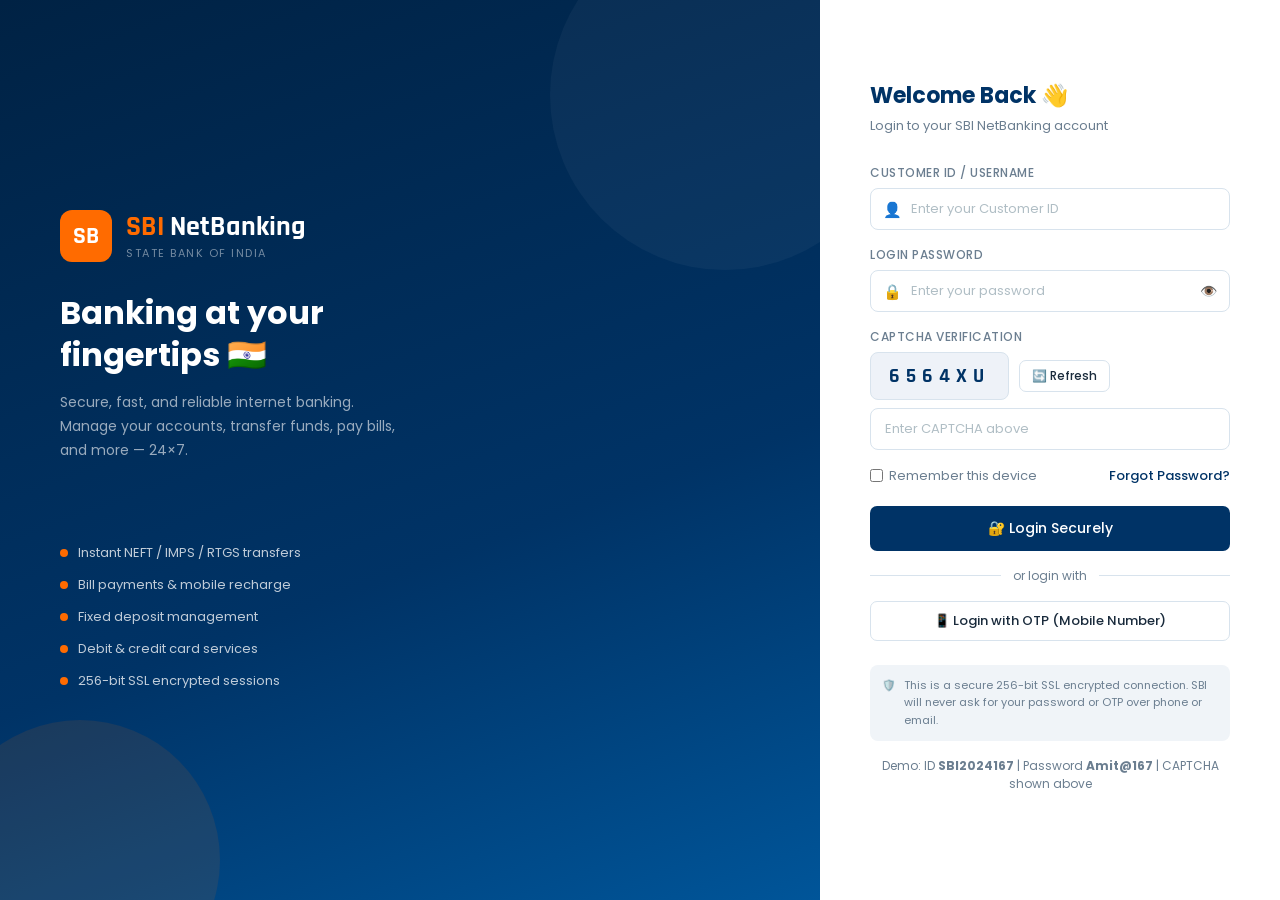
==== bills.html @ fee8ed16 "internet-banking-" ====
<!DOCTYPE html>
<html lang="en">
<head>
  <meta charset="UTF-8"/>
  <meta name="viewport" content="width=device-width, initial-scale=1.0"/>
  <title>Bill Payments – SBI NetBanking</title>
  <link rel="stylesheet" href="style.css"/>
</head>
<body>
<div class="app-layout">
  <aside class="sidebar" id="sidebar">
    <div class="sidebar-logo">
      <div class="logo-icon">SB</div>
      <div><div class="logo-text"><span>SBI</span> Net</div><div class="logo-sub">INTERNET BANKING</div></div>
    </div>
    <nav class="sidebar-nav">
      <div class="nav-section-label">Main</div>
      <a href="dashboard.html" class="nav-item"><span class="nav-icon">🏠</span> Dashboard</a>
      <a href="transactions.html" class="nav-item"><span class="nav-icon">📋</span> Transactions</a>
      <div class="nav-section-label">Banking</div>
      <a href="transfer.html" class="nav-item"><span class="nav-icon">💸</span> Fund Transfer</a>
      <a href="bills.html" class="nav-item active"><span class="nav-icon">🧾</span> Bill Payments</a>
      <a href="cards.html" class="nav-item"><span class="nav-icon">💳</span> Card Services</a>
      <a href="deposits.html" class="nav-item"><span class="nav-icon">🏦</span> FD & Deposits</a>
      <div class="nav-section-label">Account</div>
      <a href="profile.html" class="nav-item"><span class="nav-icon">👤</span> Profile & Settings</a>
    </nav>
    <div class="sidebar-footer">
      <div class="sidebar-user"><div class="user-avatar">AM</div>
        <div class="user-info"><div class="user-name">Amit Maurya</div><div class="user-id">SBI2024167</div></div>
      </div>
      <button class="btn-logout" onclick="logout()">🚪 Logout</button>
    </div>
  </aside>

  <div class="main-content">
    <header class="topbar">
      <div class="topbar-left">
        <button class="menu-toggle" onclick="document.getElementById('sidebar').classList.toggle('open')">☰</button>
        <div><div class="topbar-title">Bill Payments</div><div class="topbar-subtitle">Pay utilities, recharge & more</div></div>
      </div>
    </header>

    <div class="page-content">

      <!-- SERVICE CATEGORIES -->
      <div class="card section-gap">
        <div class="card-header"><h3>🗂️ Select Service</h3></div>
        <div class="card-body">
          <div style="display:grid;grid-template-columns:repeat(auto-fill,minmax(110px,1fr));gap:14px">
            <div class="quick-action" onclick="selectService('electricity','Electricity Bill','Consumer No.','BSES, TATA Power, MSEDCL')">
              <div class="qa-icon" style="background:#FEF6E6">⚡</div>
              <div class="qa-label">Electricity</div>
            </div>
            <div class="quick-action" onclick="selectService('mobile','Mobile Recharge','Mobile Number','Airtel, Jio, Vi, BSNL')">
              <div class="qa-icon" style="background:#E8F5EE">📱</div>
              <div class="qa-label">Mobile</div>
            </div>
            <div class="quick-action" onclick="selectService('dth','DTH Recharge','Subscriber ID','Tata Sky, Dish TV, Sun Direct')">
              <div class="qa-icon" style="background:#E3F0FC">📺</div>
              <div class="qa-label">DTH</div>
            </div>
            <div class="quick-action" onclick="selectService('gas','Gas Bill','BP Number','Indane, HP, Bharat Gas')">
              <div class="qa-icon" style="background:#FCECEA">🔥</div>
              <div class="qa-label">Gas</div>
            </div>
            <div class="quick-action" onclick="selectService('broadband','Broadband Bill','Account ID','BSNL, Airtel, ACT')">
              <div class="qa-icon" style="background:#EEF2F8">🌐</div>
              <div class="qa-label">Broadband</div>
            </div>
            <div class="quick-action" onclick="selectService('water','Water Bill','Consumer No.','Delhi Jal Board')">
              <div class="qa-icon" style="background:#E3F0FC">💧</div>
              <div class="qa-label">Water</div>
            </div>
            <div class="quick-action" onclick="selectService('insurance','Insurance Premium','Policy No.','LIC, SBI Life, ICICI')">
              <div class="qa-icon" style="background:#E8EFF7">🛡️</div>
              <div class="qa-label">Insurance</div>
            </div>
            <div class="quick-action" onclick="selectService('credit','Credit Card Bill','Card Number','Visa, MasterCard, RuPay')">
              <div class="qa-icon" style="background:#FEF6E6">💳</div>
              <div class="qa-label">Credit Card</div>
            </div>
          </div>
        </div>
      </div>

      <div class="grid-2">
        <!-- Payment Form -->
        <div class="card" id="paymentForm">
          <div class="card-header"><h3 id="formTitle">🧾 Pay Bill</h3></div>
          <div class="card-body" id="paymentFormBody">
            <div style="text-align:center;padding:30px;color:var(--text-muted)">
              <div style="font-size:40px;margin-bottom:10px">👆</div>
              <p>Select a service category above to start</p>
            </div>
          </div>
        </div>

        <!-- Payment History -->
        <div class="card">
          <div class="card-header"><h3>📋 Recent Bill Payments</h3></div>
          <div class="card-body" style="padding:0" id="billHistory"></div>
        </div>
      </div>
    </div>
  </div>
</div>

<!-- OTP Modal -->
<div class="modal-overlay" id="billOtpModal">
  <div class="modal" style="width:380px">
    <div class="modal-header">
      <h3>🔐 Confirm Payment</h3>
      <button class="modal-close" onclick="document.getElementById('billOtpModal').classList.remove('show')">&times;</button>
    </div>
    <div class="modal-body" style="text-align:center">
      <div id="billSummary" style="background:var(--bg);border-radius:10px;padding:14px;margin-bottom:16px;text-align:left"></div>
      <p style="font-size:12px;color:var(--text-muted)">Demo OTP: <strong>1 2 3 4 5 6</strong></p>
      <div class="otp-inputs" id="billOtpInputs">
        <input type="text" maxlength="1" class="otp-input"/>
        <input type="text" maxlength="1" class="otp-input"/>
        <input type="text" maxlength="1" class="otp-input"/>
        <input type="text" maxlength="1" class="otp-input"/>
        <input type="text" maxlength="1" class="otp-input"/>
        <input type="text" maxlength="1" class="otp-input"/>
      </div>
    </div>
    <div class="modal-footer">
      <button class="btn btn-outline" onclick="document.getElementById('billOtpModal').classList.remove('show')">Cancel</button>
      <button class="btn btn-primary" onclick="confirmBillPayment()">✅ Pay Now</button>
    </div>
  </div>
</div>

<div class="toast-container"></div>
<script src="script.js"></script>
<script>
  if (!sessionStorage.getItem('bankUser')) window.location.href = 'index.html';

  let currentService = null;
  let pendingPayment = null;

  const billers = {
    electricity: ['BSES Rajdhani', 'BSES Yamuna', 'TATA Power Delhi', 'MSEDCL', 'CESC Kolkata'],
    mobile: ['Airtel Prepaid', 'Jio Prepaid', 'Vi (Vodafone Idea)', 'BSNL', 'Airtel Postpaid'],
    dth: ['Tata Play (Tata Sky)', 'Dish TV', 'Sun Direct', 'Airtel Digital TV', 'd2h'],
    gas: ['Indane Gas (IOC)', 'HP Gas', 'Bharat Gas', 'Mahanagar Gas'],
    broadband: ['BSNL Broadband', 'Airtel Xstream', 'ACT Fibernet', 'Hathway'],
    water: ['Delhi Jal Board', 'BMC Mumbai', 'BWSSB Bangalore'],
    insurance: ['LIC of India', 'SBI Life', 'ICICI Prudential', 'HDFC Life', 'Bajaj Allianz'],
    credit: ['SBI Card', 'HDFC Credit Card', 'ICICI Credit Card', 'Axis Bank Card']
  };

  const demoAmounts = {
    electricity: 1450, mobile: 699, dth: 399, gas: 850,
    broadband: 999, water: 325, insurance: 12000, credit: 15000
  };

  function selectService(type, title, idLabel, providers) {
    currentService = { type, title, idLabel, providers };
    document.getElementById('formTitle').textContent = '🧾 ' + title;
    document.getElementById('paymentFormBody').innerHTML = `
      <div class="form-group">
        <label class="form-label">Select Provider / Biller</label>
        <select class="form-select" id="billerSelect">
          ${billers[type].map(b => `<option>${b}</option>`).join('')}
        </select>
      </div>
      <div class="form-group">
        <label class="form-label">${idLabel}</label>
        <input type="text" class="form-control" id="consumerId" placeholder="Enter ${idLabel}"/>
      </div>
      <div style="display:flex;gap:10px;margin-bottom:16px">
        <button class="btn btn-outline" style="flex:1" onclick="fetchBill()">🔍 Fetch Bill Amount</button>
      </div>
      <div id="billResult" style="display:none;background:var(--bg);border-radius:8px;padding:12px;margin-bottom:16px">
        <div style="display:flex;justify-content:space-between;align-items:center">
          <div>
            <div style="font-size:12px;color:var(--text-muted)">Bill Amount</div>
            <div id="billAmtDisplay" style="font-size:22px;font-weight:700;font-family:'Rajdhani',sans-serif;color:var(--primary)"></div>
            <div id="billDueDisplay" style="font-size:11px;color:var(--danger)"></div>
          </div>
          <span class="badge badge-warning">Due</span>
        </div>
      </div>
      <div class="form-group">
        <label class="form-label">Amount to Pay (₹)</label>
        <input type="number" class="form-control" id="payAmt" placeholder="Amount"/>
      </div>
      <div class="form-group">
        <label class="form-label">Pay From Account</label>
        <select class="form-select">
          <option>Savings A/C – 3489XXXX7821 (₹100,4200,85000.75)</option>
          <option>Current A/C – 5512XXXX3304 (111,138,500.00)</option>
        </select>
      </div>
      <button class="btn btn-accent btn-full" onclick="proceedPayment()" style="padding:11px;font-size:14px">
        🧾 Proceed to Pay
      </button>`;
  }

  function fetchBill() {
    const id = document.getElementById('consumerId')?.value;
    if (!id) { showToast('Error', 'Please enter ' + currentService.idLabel, 'danger'); return; }
    // Simulate fetch
    const amt = demoAmounts[currentService.type] + Math.floor(Math.random() * 200);
    document.getElementById('billResult').style.display = 'block';
    document.getElementById('billAmtDisplay').textContent = formatINR(amt);
    document.getElementById('billDueDisplay').textContent = 'Due: 25 Jan 2025';
    document.getElementById('payAmt').value = amt;
    showToast('Bill Fetched', 'Amount: ' + formatINR(amt), 'success');
  }

  function proceedPayment() {
    const amt = parseFloat(document.getElementById('payAmt')?.value);
    const biller = document.getElementById('billerSelect')?.value;
    const id = document.getElementById('consumerId')?.value;
    if (!amt || !id) { showToast('Error', 'Please fill all details', 'danger'); return; }
    pendingPayment = { amt, biller, id, type: currentService.title };
    document.getElementById('billSummary').innerHTML = `
      <div style="font-size:12px;color:var(--text-muted)">Payment Summary</div>
      <div style="margin-top:8px">
        <div style="display:flex;justify-content:space-between;padding:5px 0;border-bottom:1px solid var(--border)">
          <span style="font-size:12px;color:var(--text-muted)">Service</span><strong>${currentService.title}</strong>
        </div>
        <div style="display:flex;justify-content:space-between;padding:5px 0;border-bottom:1px solid var(--border)">
          <span style="font-size:12px;color:var(--text-muted)">Biller</span><strong>${biller}</strong>
        </div>
        <div style="display:flex;justify-content:space-between;padding:5px 0">
          <span style="font-size:12px;color:var(--text-muted)">Amount</span>
          <strong style="color:var(--primary);font-family:'Rajdhani',sans-serif;font-size:16px">${formatINR(amt)}</strong>
        </div>
      </div>`;
    const inputs = document.querySelectorAll('#billOtpInputs .otp-input');
    inputs.forEach(i => i.value = '');
    inputs[0]?.focus();
    inputs.forEach((inp, i) => {
      inp.oninput = () => { if (inp.value && inputs[i+1]) inputs[i+1].focus(); };
      inp.onkeydown = (e) => { if (e.key === 'Backspace' && !inp.value && inputs[i-1]) inputs[i-1].focus(); };
    });
    document.getElementById('billOtpModal').classList.add('show');
  }

  function confirmBillPayment() {
    const otp = Array.from(document.querySelectorAll('#billOtpInputs .otp-input')).map(i => i.value).join('');
    if (otp.length < 6) { showToast('Error', 'Enter all 6 OTP digits', 'warning'); return; }
    document.getElementById('billOtpModal').classList.remove('show');

    // Save to history
    const history = JSON.parse(localStorage.getItem('billHistory') || '[]');
    history.unshift({ ...pendingPayment, date: new Date().toLocaleDateString('en-IN'), ref: 'BILL' + Date.now() });
    localStorage.setItem('billHistory', JSON.stringify(history.slice(0, 20)));
    renderHistory();
    showToast('Payment Successful', `${pendingPayment.type} of ${formatINR(pendingPayment.amt)} paid!`, 'success');
  }

  function renderHistory() {
    const history = JSON.parse(localStorage.getItem('billHistory') || '[]');
    const el = document.getElementById('billHistory');
    if (!history.length) {
      el.innerHTML = '<div style="padding:30px;text-align:center;color:var(--text-muted)">No bill payments yet.</div>';
      return;
    }
    el.innerHTML = history.map(h => `
      <div style="padding:12px 20px;display:flex;align-items:center;gap:12px;border-bottom:1px solid var(--border)">
        <div style="width:36px;height:36px;background:#E8F5EE;border-radius:8px;display:flex;align-items:center;justify-content:center">🧾</div>
        <div style="flex:1">
          <div style="font-size:13px;font-weight:500">${h.biller}</div>
          <div style="font-size:11px;color:var(--text-muted)">${h.type} &nbsp;|&nbsp; ${h.date}</div>
          <div style="font-size:10px;font-family:monospace;color:var(--text-muted)">${h.ref}</div>
        </div>
        <span style="font-weight:600;color:var(--danger);font-family:'Rajdhani',sans-serif">-${formatINR(h.amt)}</span>
        <span class="badge badge-success">Paid</span>
      </div>`).join('');
  }
  renderHistory();

  function logout() { sessionStorage.removeItem('bankUser'); window.location.href = 'index.html'; }
</script>
</body>
</html>
---- style.css ----
/*  GLOBAL STYLES  */
@import url('https://fonts.googleapis.com/css2?family=Poppins:wght@300;400;500;600;700&family=Rajdhani:wght@500;600;700&display=swap');

:root {
  --primary: #003366;
  --primary-dark: #002244;
  --primary-light: #004488;
  --accent: #FF6B00;
  --accent-light: #FF8C33;
  --success: #1A8A4A;
  --danger: #CC2200;
  --warning: #E6A817;
  --white: #FFFFFF;
  --bg: #F0F4F8;
  --card-bg: #FFFFFF;
  --text: #1A2B3C;
  --text-muted: #6B7E90;
  --border: #D8E3ED;
  --sidebar-width: 240px;
  --shadow: 0 2px 12px rgba(0,51,102,0.10);
  --shadow-lg: 0 6px 24px rgba(0,51,102,0.14);
  --radius: 10px;
  --radius-lg: 16px;
}

* { margin: 0; padding: 0; box-sizing: border-box; }

body {
  font-family: 'Poppins', sans-serif;
  background: var(--bg);
  color: var(--text);
  font-size: 14px;
  min-height: 100vh;
}

a { text-decoration: none; color: inherit; }
button { cursor: pointer; font-family: 'Poppins', sans-serif; }
input, select, textarea { font-family: 'Poppins', sans-serif; }

/*  SCROLLBAR  */
::-webkit-scrollbar { width: 6px; }
::-webkit-scrollbar-track { background: var(--bg); }
::-webkit-scrollbar-thumb { background: var(--border); border-radius: 3px; }

/*  LAYOUT  */
.app-layout {
  display: flex;
  min-height: 100vh;
}

/*  SIDEBAR  */
.sidebar {
  width: var(--sidebar-width);
  background: var(--primary-dark);
  min-height: 100vh;
  position: fixed;
  top: 0; left: 0;
  display: flex;
  flex-direction: column;
  z-index: 100;
  transition: transform 0.3s;
}

.sidebar-logo {
  padding: 20px 18px;
  border-bottom: 1px solid rgba(255,255,255,0.1);
  display: flex;
  align-items: center;
  gap: 10px;
}

.sidebar-logo .logo-icon {
  width: 38px; height: 38px;
  background: var(--accent);
  border-radius: 8px;
  display: flex; align-items: center; justify-content: center;
  font-size: 18px; color: white; font-weight: 700;
  font-family: 'Rajdhani', sans-serif;
}

.sidebar-logo .logo-text {
  font-family: 'Rajdhani', sans-serif;
  font-size: 20px; font-weight: 700;
  color: white; line-height: 1.1;
}
.sidebar-logo .logo-text span { color: var(--accent); }
.sidebar-logo .logo-sub { font-size: 9px; color: rgba(255,255,255,0.5); letter-spacing: 1px; }

.sidebar-nav { flex: 1; padding: 16px 0; overflow-y: auto; }

.nav-section-label {
  font-size: 10px; font-weight: 600;
  color: rgba(255,255,255,0.35);
  letter-spacing: 1.5px; text-transform: uppercase;
  padding: 12px 18px 6px;
}

.nav-item {
  display: flex; align-items: center; gap: 12px;
  padding: 10px 18px;
  color: rgba(255,255,255,0.7);
  font-size: 13px; font-weight: 500;
  transition: all 0.2s;
  border-left: 3px solid transparent;
  cursor: pointer;
}

.nav-item:hover {
  background: rgba(255,255,255,0.07);
  color: white;
  border-left-color: rgba(255,255,255,0.3);
}

.nav-item.active {
  background: rgba(255,107,0,0.15);
  color: white;
  border-left-color: var(--accent);
}

.nav-item .nav-icon { font-size: 16px; width: 20px; text-align: center; }

.sidebar-footer {
  padding: 16px 18px;
  border-top: 1px solid rgba(255,255,255,0.1);
}

.sidebar-user {
  display: flex; align-items: center; gap: 10px;
  margin-bottom: 12px;
}

.user-avatar {
  width: 36px; height: 36px;
  background: var(--accent);
  border-radius: 50%;
  display: flex; align-items: center; justify-content: center;
  font-weight: 600; color: white; font-size: 14px;
}

.user-info .user-name { color: white; font-size: 13px; font-weight: 600; }
.user-info .user-id { color: rgba(255,255,255,0.45); font-size: 11px; }

.btn-logout {
  width: 100%;
  background: rgba(255,255,255,0.08);
  border: 1px solid rgba(255,255,255,0.15);
  color: rgba(255,255,255,0.7);
  padding: 8px; border-radius: 7px;
  font-size: 12px; font-weight: 500;
  display: flex; align-items: center; justify-content: center; gap: 6px;
  transition: all 0.2s;
}
.btn-logout:hover { background: rgba(204,34,0,0.25); color: #ff9999; border-color: rgba(204,34,0,0.4); }

/*  MAIN CONTENT  */
.main-content {
  margin-left: var(--sidebar-width);
  flex: 1;
  display: flex;
  flex-direction: column;
  min-height: 100vh;
}

/*  TOP NAVBAR  */
.topbar {
  background: white;
  border-bottom: 1px solid var(--border);
  padding: 0 24px;
  height: 60px;
  display: flex; align-items: center; justify-content: space-between;
  position: sticky; top: 0; z-index: 50;
  box-shadow: 0 1px 6px rgba(0,0,0,0.06);
}

.topbar-left { display: flex; align-items: center; gap: 12px; }
.topbar-title { font-size: 17px; font-weight: 600; color: var(--primary); }
.topbar-subtitle { font-size: 12px; color: var(--text-muted); }

.topbar-right { display: flex; align-items: center; gap: 16px; }

.topbar-btn {
  background: none; border: none;
  font-size: 18px; color: var(--text-muted);
  padding: 6px; border-radius: 8px;
  transition: all 0.2s; position: relative;
}
.topbar-btn:hover { background: var(--bg); color: var(--primary); }

.notif-badge {
  position: absolute; top: 2px; right: 2px;
  width: 8px; height: 8px;
  background: var(--accent);
  border-radius: 50%;
  border: 1.5px solid white;
}

.last-login {
  font-size: 11px; color: var(--text-muted);
  text-align: right;
}
.last-login strong { color: var(--success); }

/*  PAGE CONTENT  */
.page-content { padding: 24px; flex: 1; }

.page-header { margin-bottom: 20px; }
.page-header h1 { font-size: 20px; font-weight: 600; color: var(--primary); }
.page-header p { font-size: 13px; color: var(--text-muted); margin-top: 2px; }

/*  CARDS  */
.card {
  background: var(--card-bg);
  border-radius: var(--radius);
  border: 1px solid var(--border);
  box-shadow: var(--shadow);
}

.card-header {
  padding: 16px 20px;
  border-bottom: 1px solid var(--border);
  display: flex; align-items: center; justify-content: space-between;
}

.card-header h3 { font-size: 14px; font-weight: 600; color: var(--primary); }
.card-body { padding: 20px; }

/*  BUTTONS  */
.btn {
  padding: 9px 18px;
  border-radius: 7px;
  font-size: 13px; font-weight: 500;
  border: none;
  transition: all 0.2s;
  display: inline-flex; align-items: center; gap: 6px;
}

.btn-primary {
  background: var(--primary);
  color: white;
}
.btn-primary:hover { background: var(--primary-light); transform: translateY(-1px); }

.btn-accent {
  background: var(--accent);
  color: white;
}
.btn-accent:hover { background: var(--accent-light); transform: translateY(-1px); }

.btn-outline {
  background: white;
  border: 1.5px solid var(--border);
  color: var(--text);
}
.btn-outline:hover { border-color: var(--primary); color: var(--primary); }

.btn-danger { background: var(--danger); color: white; }
.btn-success { background: var(--success); color: white; }
.btn-sm { padding: 6px 12px; font-size: 12px; }
.btn-full { width: 100%; justify-content: center; }

/*  FORM ELEMENTS  */
.form-group { margin-bottom: 16px; }
.form-label {
  display: block; font-size: 12px; font-weight: 500;
  color: var(--text-muted); margin-bottom: 6px;
  text-transform: uppercase; letter-spacing: 0.5px;
}

.form-control {
  width: 100%;
  padding: 10px 14px;
  border: 1.5px solid var(--border);
  border-radius: 8px;
  font-size: 13px;
  color: var(--text);
  background: white;
  transition: border-color 0.2s;
  outline: none;
}
.form-control:focus { border-color: var(--primary); box-shadow: 0 0 0 3px rgba(0,51,102,0.08); }
.form-control::placeholder { color: #B0BEC5; }

.form-select {
  width: 100%;
  padding: 10px 14px;
  border: 1.5px solid var(--border);
  border-radius: 8px;
  font-size: 13px;
  background: white;
  outline: none;
  cursor: pointer;
  appearance: none;
  background-image: url("data:image/svg+xml,%3Csvg xmlns='http://www.w3.org/2000/svg' width='12' height='12' viewBox='0 0 12 12'%3E%3Cpath fill='%236B7E90' d='M6 8L1 3h10z'/%3E%3C/svg%3E");
  background-repeat: no-repeat;
  background-position: right 12px center;
}
.form-select:focus { border-color: var(--primary); outline: none; }

.form-row { display: grid; grid-template-columns: 1fr 1fr; gap: 16px; }
.form-row-3 { display: grid; grid-template-columns: 1fr 1fr 1fr; gap: 16px; }

/*  GRID  */
.grid-2 { display: grid; grid-template-columns: 1fr 1fr; gap: 20px; }
.grid-3 { display: grid; grid-template-columns: 1fr 1fr 1fr; gap: 20px; }
.grid-4 { display: grid; grid-template-columns: repeat(4, 1fr); gap: 20px; }

/*  BADGES  */
.badge {
  display: inline-flex; align-items: center;
  padding: 3px 9px; border-radius: 20px;
  font-size: 11px; font-weight: 500;
}
.badge-success { background: #E8F5EE; color: var(--success); }
.badge-danger { background: #FCECEA; color: var(--danger); }
.badge-warning { background: #FEF6E6; color: #B07800; }
.badge-primary { background: #E8EFF7; color: var(--primary); }
.badge-info { background: #E3F0FC; color: #1565C0; }

/*  TABLE  */
.table-wrap { overflow-x: auto; }

table { width: 100%; border-collapse: collapse; }
thead th {
  background: var(--bg);
  padding: 10px 14px;
  text-align: left;
  font-size: 11px; font-weight: 600;
  color: var(--text-muted);
  text-transform: uppercase; letter-spacing: 0.5px;
  border-bottom: 1px solid var(--border);
}
tbody td {
  padding: 11px 14px;
  border-bottom: 1px solid var(--border);
  font-size: 13px;
  color: var(--text);
}
tbody tr:hover { background: #F8FAFC; }
tbody tr:last-child td { border-bottom: none; }

/*  TABS  */
.tabs { display: flex; gap: 4px; border-bottom: 2px solid var(--border); margin-bottom: 20px; }
.tab-btn {
  background: none; border: none;
  padding: 8px 16px; font-size: 13px; font-weight: 500;
  color: var(--text-muted); cursor: pointer;
  border-bottom: 2px solid transparent;
  margin-bottom: -2px; transition: all 0.2s;
}
.tab-btn:hover { color: var(--primary); }
.tab-btn.active { color: var(--primary); border-bottom-color: var(--primary); font-weight: 600; }

/*  MODAL  */
.modal-overlay {
  position: fixed; inset: 0;
  background: rgba(0,20,40,0.55);
  z-index: 999;
  display: none; align-items: center; justify-content: center;
}
.modal-overlay.show { display: flex; }

.modal {
  background: white;
  border-radius: var(--radius-lg);
  width: 420px; max-width: 95vw;
  box-shadow: var(--shadow-lg);
  animation: modalIn 0.25s ease;
}
@keyframes modalIn { from { opacity:0; transform:scale(0.95) translateY(-10px); } to { opacity:1; transform:none; } }

.modal-header {
  padding: 18px 20px;
  border-bottom: 1px solid var(--border);
  display: flex; align-items: center; justify-content: space-between;
}
.modal-header h3 { font-size: 15px; font-weight: 600; color: var(--primary); }
.modal-close {
  background: none; border: none;
  font-size: 20px; color: var(--text-muted);
  cursor: pointer; line-height: 1;
  width: 28px; height: 28px; border-radius: 50%;
  display: flex; align-items: center; justify-content: center;
}
.modal-close:hover { background: var(--bg); color: var(--text); }
.modal-body { padding: 20px; }
.modal-footer { padding: 14px 20px; border-top: 1px solid var(--border); display: flex; gap: 10px; justify-content: flex-end; }

/*  TOAST  */
.toast-container {
  position: fixed; bottom: 24px; right: 24px;
  z-index: 9999; display: flex; flex-direction: column; gap: 10px;
}
.toast {
  background: white; border-radius: 10px;
  padding: 12px 16px;
  box-shadow: 0 4px 20px rgba(0,0,0,0.15);
  display: flex; align-items: center; gap: 12px;
  min-width: 280px; max-width: 360px;
  border-left: 4px solid var(--primary);
  animation: toastIn 0.3s ease;
  font-size: 13px;
}
.toast.success { border-left-color: var(--success); }
.toast.danger { border-left-color: var(--danger); }
.toast.warning { border-left-color: var(--warning); }
@keyframes toastIn { from { opacity:0; transform:translateX(100%); } to { opacity:1; transform:none; } }
@keyframes toastOut { to { opacity:0; transform:translateX(110%); } }
.toast-icon { font-size: 18px; }
.toast-text .toast-title { font-weight: 600; }
.toast-text .toast-msg { color: var(--text-muted); font-size: 12px; }

/*  ACCOUNT BALANCE CARD  */
.balance-card {
  background: linear-gradient(135deg, var(--primary-dark) 0%, var(--primary-light) 100%);
  color: white;
  border-radius: var(--radius-lg);
  padding: 20px;
  position: relative;
  overflow: hidden;
}
.balance-card::before {
  content: '';
  position: absolute; top: -30px; right: -30px;
  width: 120px; height: 120px;
  background: rgba(255,255,255,0.06);
  border-radius: 50%;
}
.balance-card::after {
  content: '';
  position: absolute; bottom: -20px; right: 60px;
  width: 80px; height: 80px;
  background: rgba(255,255,255,0.04);
  border-radius: 50%;
}

.balance-label { font-size: 11px; opacity: 0.7; letter-spacing: 0.5px; }
.balance-amount { font-size: 26px; font-weight: 700; font-family: 'Rajdhani', sans-serif; margin: 4px 0; }
.balance-account { font-size: 12px; opacity: 0.65; }

/*  STAT CARDS  */
.stat-card {
  background: white;
  border-radius: var(--radius);
  padding: 16px;
  border: 1px solid var(--border);
  display: flex; align-items: center; gap: 14px;
}
.stat-icon {
  width: 44px; height: 44px;
  border-radius: 10px;
  display: flex; align-items: center; justify-content: center;
  font-size: 20px;
}
.stat-info .stat-value { font-size: 18px; font-weight: 700; font-family: 'Rajdhani', sans-serif; color: var(--primary); }
.stat-info .stat-label { font-size: 11px; color: var(--text-muted); }

/*  QUICK ACTIONS  */
.quick-action-grid {
  display: grid;
  grid-template-columns: repeat(4, 1fr);
  gap: 12px;
}

.quick-action {
  background: white;
  border: 1.5px solid var(--border);
  border-radius: var(--radius);
  padding: 14px 10px;
  text-align: center;
  cursor: pointer;
  transition: all 0.2s;
  display: flex; flex-direction: column; align-items: center; gap: 8px;
}
.quick-action:hover {
  border-color: var(--primary);
  transform: translateY(-2px);
  box-shadow: var(--shadow);
}
.quick-action .qa-icon {
  width: 40px; height: 40px;
  border-radius: 10px;
  background: #EEF2F8;
  display: flex; align-items: center; justify-content: center;
  font-size: 18px;
}
.quick-action .qa-label { font-size: 12px; font-weight: 500; color: var(--text); }

/*  TRANSACTION ITEM  */
.txn-item {
  display: flex; align-items: center; gap: 12px;
  padding: 10px 0;
  border-bottom: 1px solid var(--border);
}
.txn-item:last-child { border-bottom: none; }
.txn-icon {
  width: 38px; height: 38px; border-radius: 10px;
  display: flex; align-items: center; justify-content: center;
  font-size: 16px; flex-shrink: 0;
}
.txn-icon.credit { background: #E8F5EE; }
.txn-icon.debit { background: #FCECEA; }
.txn-details { flex: 1; }
.txn-name { font-size: 13px; font-weight: 500; }
.txn-date { font-size: 11px; color: var(--text-muted); }
.txn-amount { font-size: 14px; font-weight: 600; font-family: 'Rajdhani', sans-serif; }
.txn-amount.credit { color: var(--success); }
.txn-amount.debit { color: var(--danger); }

/*  OTP BOX  */
.otp-inputs { display: flex; gap: 10px; justify-content: center; margin: 16px 0; }
.otp-input {
  width: 46px; height: 52px;
  border: 2px solid var(--border);
  border-radius: 8px;
  text-align: center;
  font-size: 22px; font-weight: 600;
  color: var(--primary);
  outline: none;
  transition: border-color 0.2s;
}
.otp-input:focus { border-color: var(--primary); background: #F0F4F8; }

/*  PROGRESS BAR  */
.progress { height: 6px; background: var(--border); border-radius: 3px; overflow: hidden; }
.progress-bar { height: 100%; border-radius: 3px; transition: width 0.4s; }

/*  ALERT BOX  */
.alert {
  padding: 12px 16px;
  border-radius: 8px;
  font-size: 13px;
  display: flex; align-items: flex-start; gap: 10px;
  margin-bottom: 16px;
}
.alert-info { background: #E3F0FC; color: #1565C0; border-left: 4px solid #1565C0; }
.alert-success { background: #E8F5EE; color: #1A5C35; border-left: 4px solid var(--success); }
.alert-warning { background: #FEF6E6; color: #7A5200; border-left: 4px solid var(--warning); }
.alert-danger { background: #FCECEA; color: #8B1000; border-left: 4px solid var(--danger); }

/*  DIVIDER  */
.divider { height: 1px; background: var(--border); margin: 20px 0; }
.divider-text {
  display: flex; align-items: center; gap: 12px;
  color: var(--text-muted); font-size: 12px;
  margin: 16px 0;
}
.divider-text::before, .divider-text::after {
  content: ''; flex: 1; height: 1px; background: var(--border);
}

/*  SECTION GAP  */
.section-gap { margin-bottom: 20px; }

/*  EMPTY STATE  */
.empty-state {
  text-align: center; padding: 48px 24px;
  color: var(--text-muted);
}
.empty-state .empty-icon { font-size: 48px; margin-bottom: 12px; opacity: 0.4; }
.empty-state h3 { font-size: 15px; font-weight: 600; color: var(--text); margin-bottom: 6px; }

/*  MOBILE MENU BTN  */
.menu-toggle {
  display: none;
  background: none; border: none; font-size: 22px;
  color: var(--primary); cursor: pointer;
}

/*  RESPONSIVE  */
@media (max-width: 1024px) {
  .grid-4 { grid-template-columns: repeat(2, 1fr); }
  .quick-action-grid { grid-template-columns: repeat(4, 1fr); }
}

@media (max-width: 768px) {
  .sidebar {
    transform: translateX(-100%);
  }
  .sidebar.open {
    transform: translateX(0);
  }
  .main-content { margin-left: 0; }
  .menu-toggle { display: block; }
  .grid-2, .grid-3, .grid-4 { grid-template-columns: 1fr; }
  .form-row, .form-row-3 { grid-template-columns: 1fr; }
  .quick-action-grid { grid-template-columns: repeat(3, 1fr); }
  .page-content { padding: 16px; }
}

/*  LOGIN PAGE  */
.login-page {
  min-height: 100vh;
  display: flex;
  background: var(--primary-dark);
}

.login-left {
  flex: 1;
  background: linear-gradient(160deg, var(--primary-dark) 0%, var(--primary) 60%, #005599 100%);
  display: flex; flex-direction: column;
  justify-content: center; align-items: flex-start;
  padding: 60px;
  position: relative;
  overflow: hidden;
}

.login-left::before {
  content: '';
  position: absolute; top: -80px; right: -80px;
  width: 350px; height: 350px;
  background: rgba(255,255,255,0.04);
  border-radius: 50%;
}
.login-left::after {
  content: '';
  position: absolute; bottom: -100px; left: -60px;
  width: 280px; height: 280px;
  background: rgba(255,107,0,0.1);
  border-radius: 50%;
}

.login-brand { position: relative; z-index: 2; margin-bottom: 40px; }
.login-brand .brand-logo {
  display: flex; align-items: center; gap: 14px; margin-bottom: 30px;
}
.brand-logo-icon {
  width: 52px; height: 52px;
  background: var(--accent);
  border-radius: 12px;
  display: flex; align-items: center; justify-content: center;
  font-family: 'Rajdhani', sans-serif;
  font-size: 24px; font-weight: 700; color: white;
}
.brand-logo-text { font-family: 'Rajdhani', sans-serif; font-size: 28px; font-weight: 700; color: white; }
.brand-logo-text span { color: var(--accent); }
.brand-logo-sub { font-size: 11px; color: rgba(255,255,255,0.45); letter-spacing: 1.5px; }

.login-tagline h2 { font-size: 32px; font-weight: 700; color: white; line-height: 1.3; margin-bottom: 16px; }
.login-tagline p { font-size: 14px; color: rgba(255,255,255,0.6); line-height: 1.7; max-width: 340px; }

.login-features { margin-top: 40px; display: flex; flex-direction: column; gap: 12px; position: relative; z-index: 2; }
.login-feature {
  display: flex; align-items: center; gap: 10px;
  color: rgba(255,255,255,0.75); font-size: 13px;
}
.login-feature-dot { width: 8px; height: 8px; background: var(--accent); border-radius: 50%; flex-shrink: 0; }

.login-right {
  width: 460px;
  background: white;
  display: flex; align-items: center; justify-content: center;
  padding: 40px;
}

.login-form-wrap { width: 100%; max-width: 360px; }
.login-form-wrap h2 { font-size: 22px; font-weight: 700; color: var(--primary); margin-bottom: 4px; }
.login-form-wrap p { font-size: 13px; color: var(--text-muted); margin-bottom: 28px; }

.input-icon-wrap { position: relative; }
.input-icon-wrap .form-control { padding-left: 40px; }
.input-icon-wrap .input-icon {
  position: absolute; left: 13px; top: 50%; transform: translateY(-50%);
  color: var(--text-muted); font-size: 15px;
}
.input-icon-wrap .toggle-pass {
  position: absolute; right: 13px; top: 50%; transform: translateY(-50%);
  background: none; border: none; color: var(--text-muted); cursor: pointer; font-size: 14px;
}

.login-options {
  display: flex; align-items: center; justify-content: space-between;
  margin-bottom: 20px;
}
.checkbox-wrap { display: flex; align-items: center; gap: 6px; font-size: 13px; color: var(--text-muted); cursor: pointer; }
.checkbox-wrap input { accent-color: var(--primary); }
.forgot-link { font-size: 13px; color: var(--primary); font-weight: 500; }

.security-note {
  margin-top: 24px;
  padding: 12px;
  background: var(--bg);
  border-radius: 8px;
  display: flex; align-items: flex-start; gap: 8px;
  font-size: 11px; color: var(--text-muted); line-height: 1.6;
}
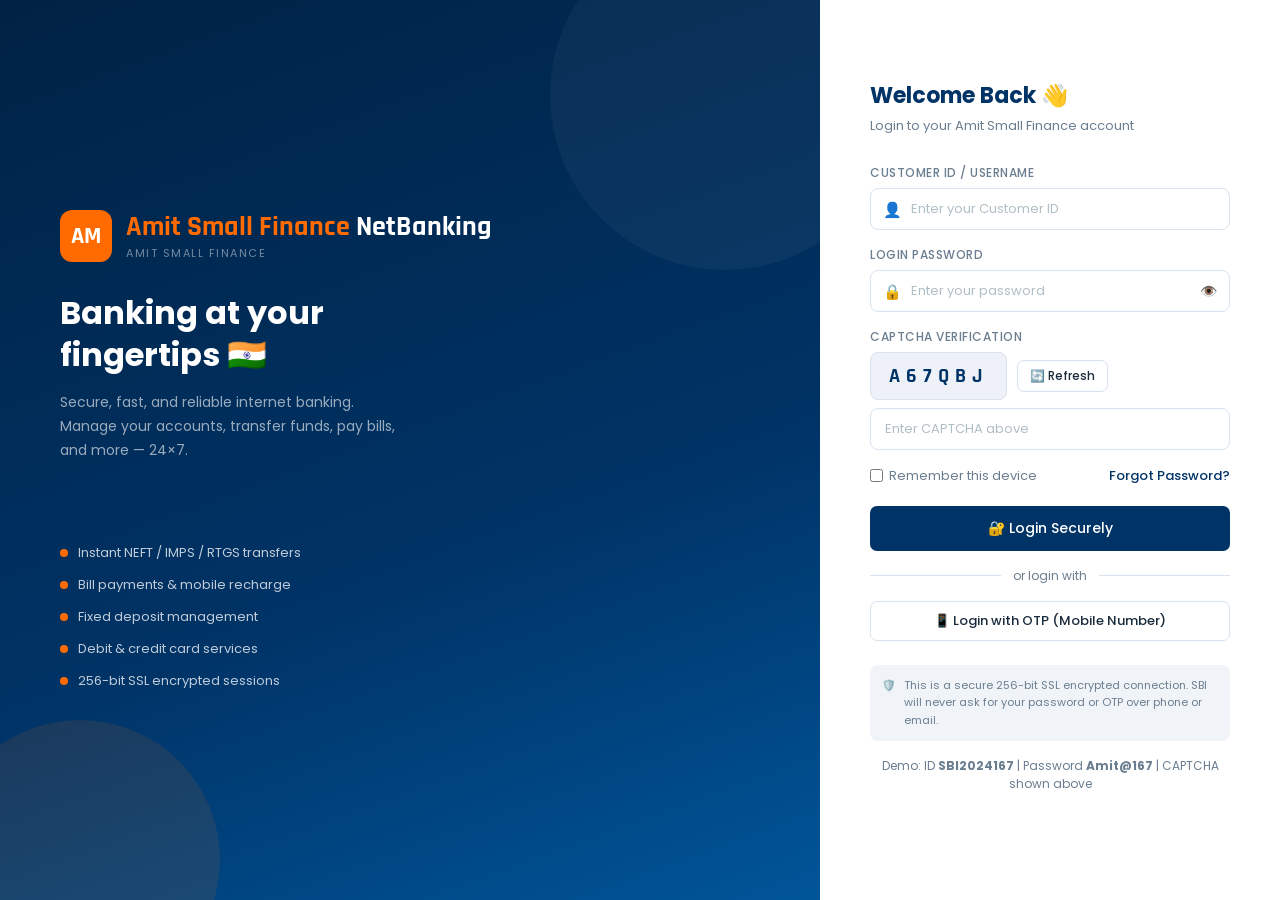
==== commit addecdb4: "Update bills.html" ====
--- a/bills.html
+++ b/bills.html
@@ -3,15 +3,15 @@
 <head>
   <meta charset="UTF-8"/>
   <meta name="viewport" content="width=device-width, initial-scale=1.0"/>
-  <title>Bill Payments – SBI NetBanking</title>
+  <title>Bill Payments – Amit Small Finance NetBanking</title>
   <link rel="stylesheet" href="style.css"/>
 </head>
 <body>
 <div class="app-layout">
   <aside class="sidebar" id="sidebar">
     <div class="sidebar-logo">
-      <div class="logo-icon">SB</div>
-      <div><div class="logo-text"><span>SBI</span> Net</div><div class="logo-sub">INTERNET BANKING</div></div>
+      <div class="logo-icon">AM</div>
+      <div><div class="logo-text"><span>Amit Small Finance</span>NetBanking</div><div class="logo-sub">INTERNET BANKING</div></div>
     </div>
     <nav class="sidebar-nav">
       <div class="nav-section-label">Main</div>
